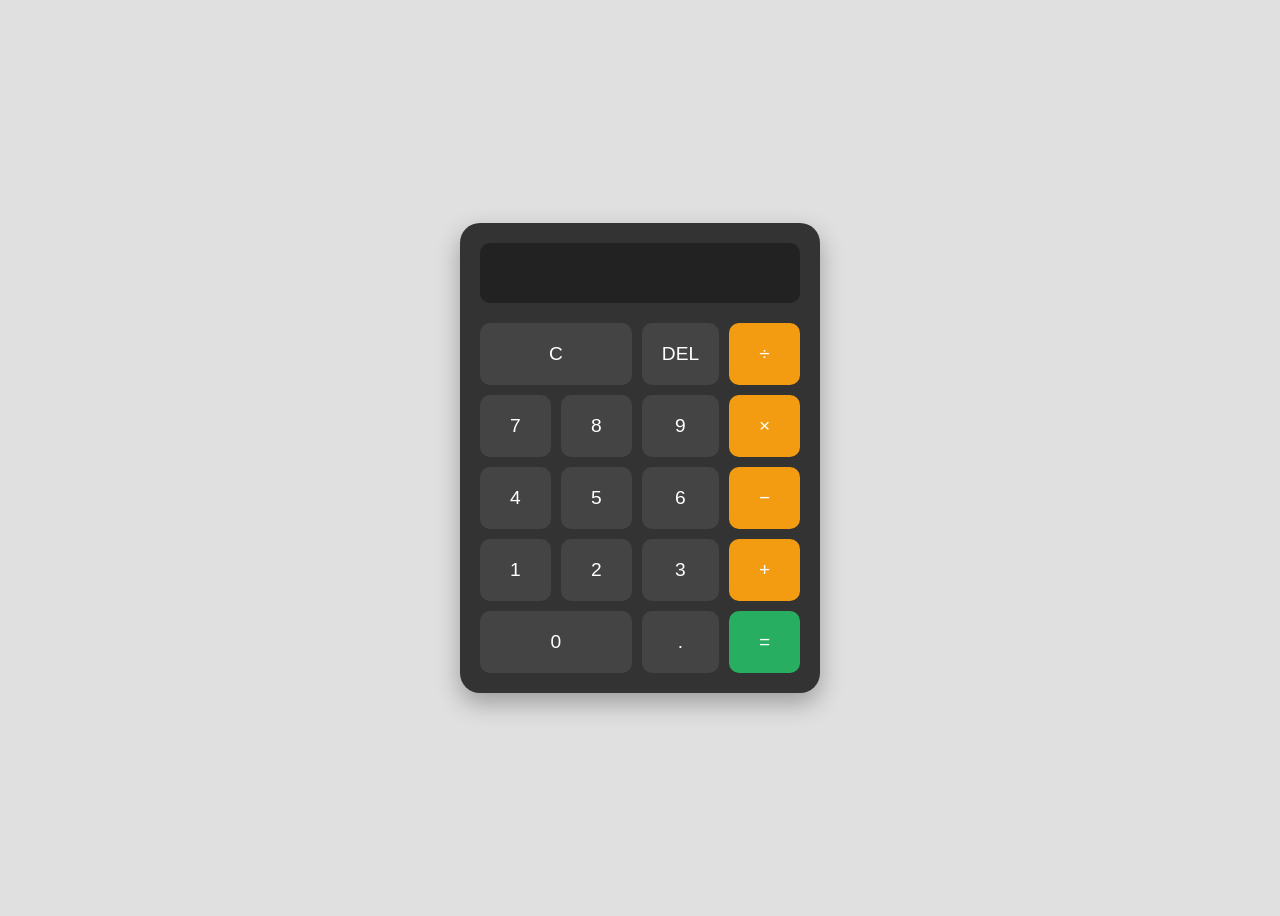
==== Calculator/index.html @ e15c878a "Add files via upload" ====
<!DOCTYPE html>
<html lang="en">
<head>
    <meta charset="UTF-8">
    <meta name="viewport" content="width=device-width, initial-scale=1.0">
    <title>Modern Web Calc</title>
    <link rel="stylesheet" href="style.css">
</head>
<body>
    <div class="calculator">
      <input type="text" id="display" >
        <div class="buttons">
            <button onclick="clearDisplay()" class="butt-2">C</button>
            <button onclick="deleteLast()">DEL</button>
            <button onclick="addToDisplay('/')" class="operator">÷</button>
            
            <button onclick="addToDisplay('7')">7</button>
            <button onclick="addToDisplay('8')">8</button>
            <button onclick="addToDisplay('9')">9</button>
            <button onclick="addToDisplay('*')" class="operator">×</button>
            
            <button onclick="addToDisplay('4')">4</button>
            <button onclick="addToDisplay('5')">5</button>
            <button onclick="addToDisplay('6')">6</button>
            <button onclick="addToDisplay('-')" class="operator">−</button>
            
            <button onclick="addToDisplay('1')">1</button>
            <button onclick="addToDisplay('2')">2</button>
            <button onclick="addToDisplay('3')">3</button>
            <button onclick="addToDisplay('+')" class="operator">+</button>
            
            <button onclick="addToDisplay('0')" class="butt-2">0</button>
            <button onclick="addToDisplay('.')">.</button>
            <button onclick="calculate()" class="equal">=</button>
        </div>
    </div>
    <script src="script.js"></script>
</body>
</html>
---- Calculator/style.css ----
body {
    display: flex;
    justify-content: center;
    align-items: center;
    height: 100vh;
    background: #e0e0e0;
    font-family: 'Segoe UI', Tahoma, Geneva, Verdana, sans-serif;
}

.calculator {
    background: #333;
    padding: 20px;
    border-radius: 20px;
    box-shadow: 0 10px 25px rgba(0,0,0,0.3);
    width: 320px;
}

#display {
    width: 100%;
    height: 60px;
    font-size: 2rem;
    text-align: right;
    margin-bottom: 20px;
    padding: 10px;
    box-sizing: border-box;
    border: none;
    background: #222;
    color: #0f0;
    border-radius: 10px;
}

.buttons {
    display: grid;
    grid-template-columns: repeat(4, 1fr);
    gap: 10px;
}

button {
    padding: 20px;
    font-size: 1.2rem;
    border: none;
    border-radius: 10px;
    cursor: pointer;
    background: #444;
    color: white;
    transition: 0.2s;
}

button:hover { 
    background: #555; 
}
.operator { 
    background: #f39c12; 
}
.operator:hover { 
    background: #e67e22; 
}
.equal { 
    background: #27ae60; grid-column: span 1; 
}
.butt-2 { 
    grid-column: span 2; 
}
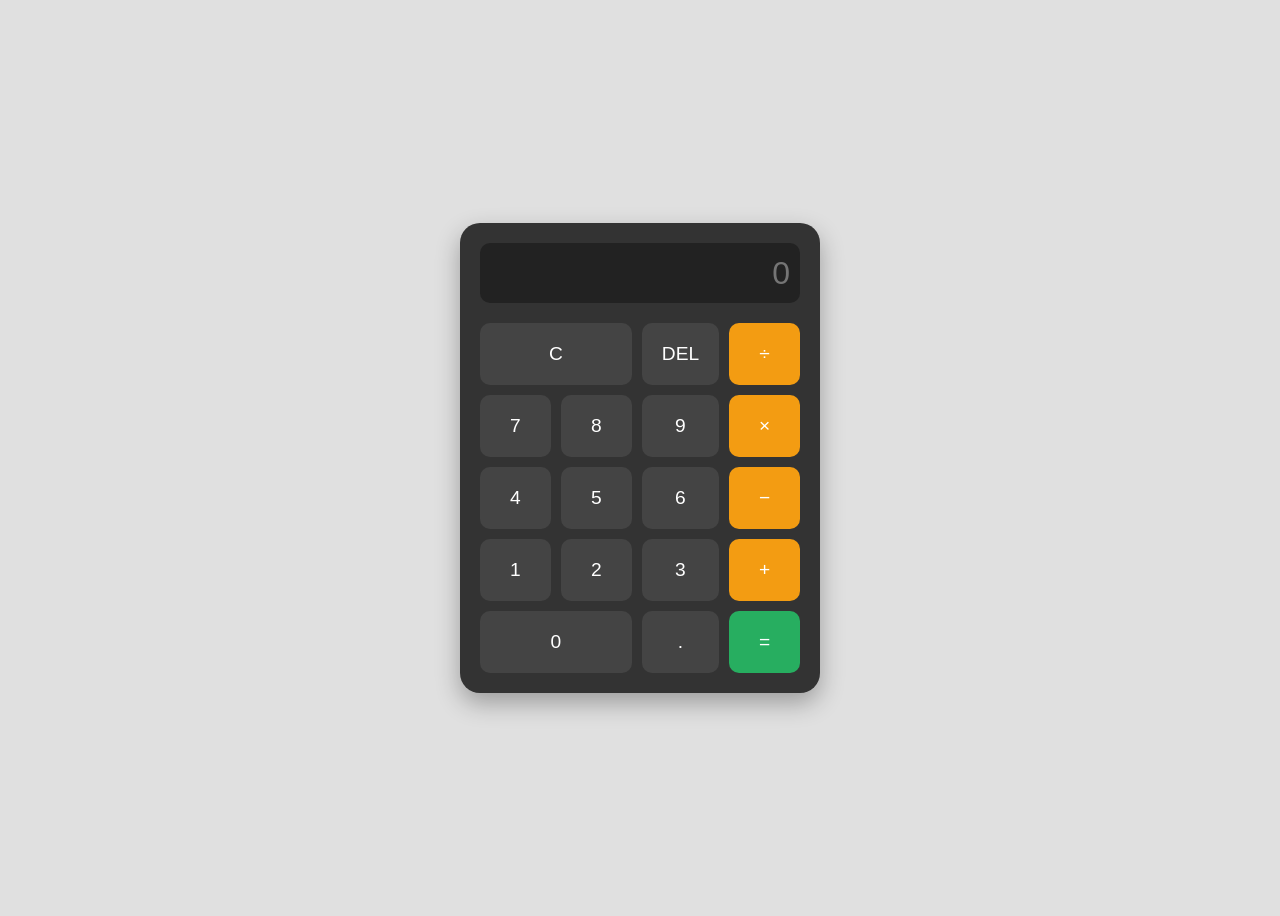
==== commit 30fbce54: "Add placeholder to calculator display input Added placeholder to the display input field." ====
--- a/Calculator/index.html
+++ b/Calculator/index.html
@@ -8,7 +8,7 @@
 </head>
 <body>
     <div class="calculator">
-      <input type="text" id="display" >
+      <input type="text" id="display" placeholder="0">
         <div class="buttons">
             <button onclick="clearDisplay()" class="butt-2">C</button>
             <button onclick="deleteLast()">DEL</button>
@@ -36,4 +36,4 @@
     </div>
     <script src="script.js"></script>
 </body>
-</html>+</html>
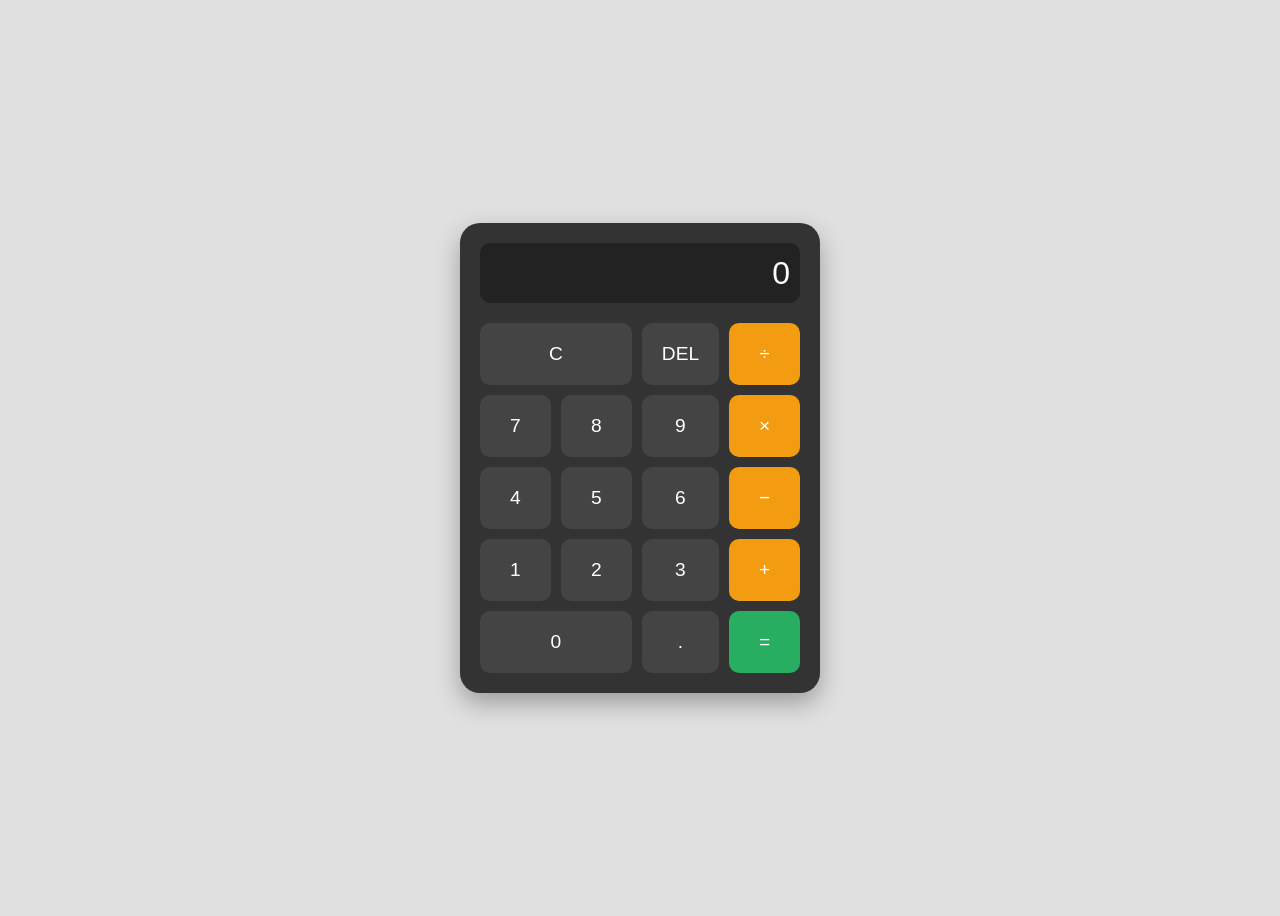
==== commit cfe81599: "Add files via upload" ====
--- a/Calculator/index.html
+++ b/Calculator/index.html
@@ -36,4 +36,4 @@
     </div>
     <script src="script.js"></script>
 </body>
-</html>
+</html>
--- a/Calculator/style.css
+++ b/Calculator/style.css
@@ -1,10 +1,14 @@
 body {
-    display: flex;
+    display:flex;
     justify-content: center;
     align-items: center;
     height: 100vh;
     background: #e0e0e0;
     font-family: 'Segoe UI', Tahoma, Geneva, Verdana, sans-serif;
+}
+
+::placeholder{
+    color: white;
 }
 
 .calculator {
@@ -25,7 +29,7 @@
     box-sizing: border-box;
     border: none;
     background: #222;
-    color: #0f0;
+    color: white;
     border-radius: 10px;
 }
 
